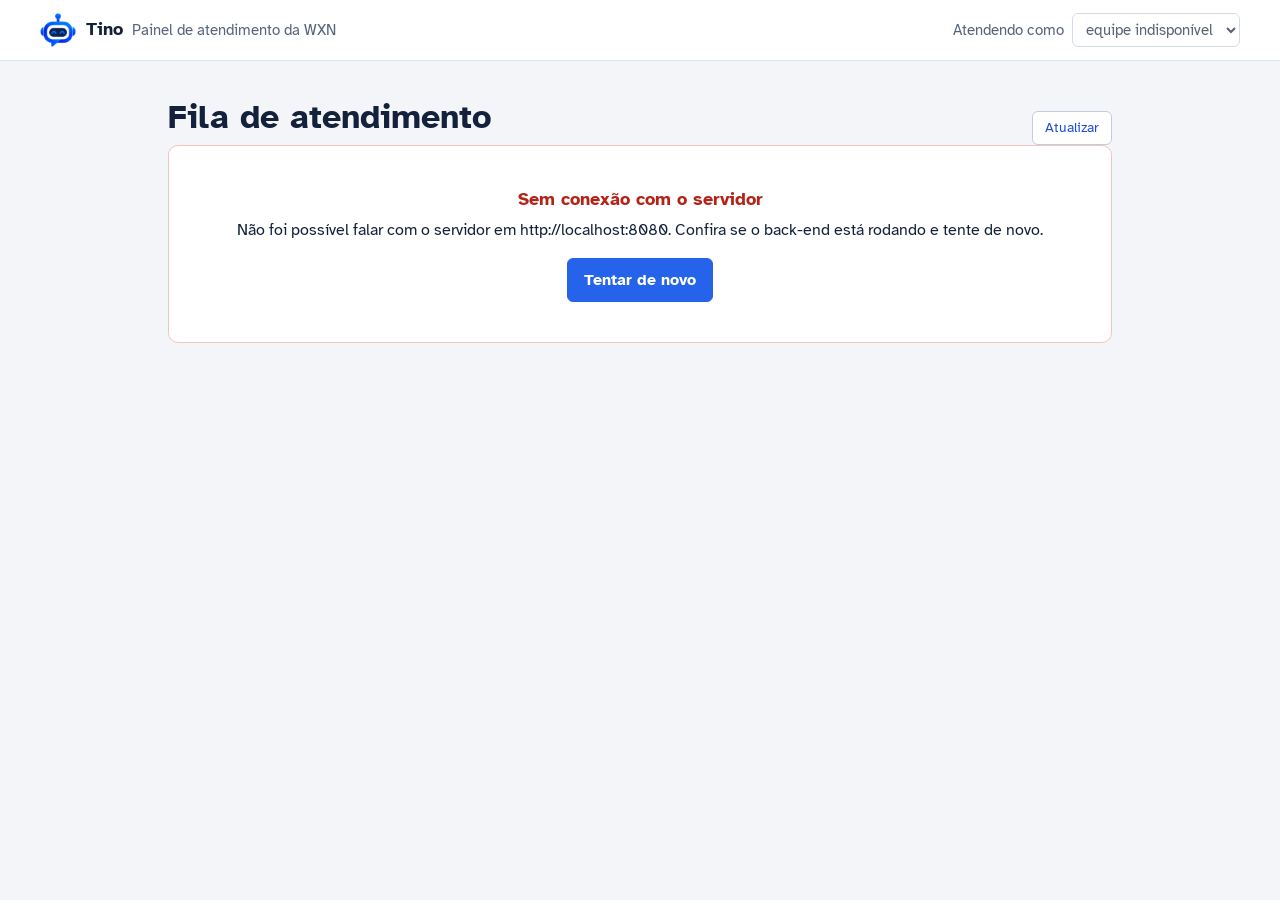
==== painel/index.html @ 193adbf1 "feat: painel web com a Tela 6, fila de atendimento Consome a API real: fila, indicadores do dia e as" ====
<!doctype html>
<html lang="pt-BR">
<head>
  <meta charset="utf-8">
  <meta name="viewport" content="width=device-width, initial-scale=1">
  <title>Fila de atendimento | Tino</title>
  <link rel="icon" href="img/tino.png">
  <link rel="preconnect" href="https://fonts.googleapis.com">
  <link rel="preconnect" href="https://fonts.gstatic.com" crossorigin>
  <link rel="stylesheet" href="https://fonts.googleapis.com/css2?family=Atkinson+Hyperlegible:wght@400;700&display=swap">
  <link rel="stylesheet" href="css/painel.css">
</head>
<body>
  <header class="barra">
    <a class="marca" href="index.html">
      <img src="img/tino.png" alt="" width="36" height="36">
      <span class="marca-nome">Tino</span>
      <span class="marca-sub">Painel de atendimento da WXN</span>
    </a>
    <label class="quem">Atendendo como
      <select id="atendente"><option>carregando…</option></select>
    </label>
  </header>

  <main class="pagina">
    <div class="titulo-linha">
      <h1>Fila de atendimento</h1>
      <p class="atualizacao">
        <span id="atualizado"></span>
        <button id="atualizar" class="botao-secundario" type="button">Atualizar</button>
      </p>
    </div>

    <section id="resumo" class="resumo" aria-label="Indicadores de hoje"></section>
    <div id="aviso" role="status" aria-live="polite"></div>
    <section id="fila" aria-busy="true">
      <p class="carregando">Carregando a fila…</p>
    </section>
  </main>

  <script type="module" src="js/fila.js"></script>
</body>
</html>
---- painel/css/painel.css ----
/* Painel de atendimento do Tino.
   Uma tela lida o dia inteiro: neutros azulados e calmos, o azul do Tino para
   marca e acoes, ambar so para espera longa. O tempo de espera e o elemento
   forte da fila; o resto fica discreto. */

:root {
  --fundo: #f3f5f9;
  --superficie: #ffffff;
  --tinta: #14213b;
  --tinta-2: #56637b;
  --tinta-3: #7d889c;
  --linha: #dde3ec;
  --linha-forte: #c3ccd9;
  --tino: #2563eb;
  --tino-escuro: #1d4ed8;
  --tino-claro: #e8efff;
  --longa: #a8520a;
  --longa-claro: #fdf2e6;
  --atendendo: #0f6e66;
  --atendendo-claro: #e3f4f2;
  --erro: #b42318;
  --erro-claro: #fdecea;

  --fonte: "Atkinson Hyperlegible", system-ui, -apple-system, "Segoe UI", Roboto, sans-serif;
  --raio: 10px;
  --raio-p: 6px;
  color-scheme: light;
}

* { box-sizing: border-box; }

html { -webkit-text-size-adjust: 100%; }

body {
  margin: 0;
  background: var(--fundo);
  color: var(--tinta);
  font-family: var(--fonte);
  font-size: 1rem;
  line-height: 1.5;
}

h1, h2, p { margin: 0; }
h1, h2 { text-wrap: balance; }

a { color: var(--tino-escuro); }

:focus-visible {
  outline: 3px solid var(--tino);
  outline-offset: 2px;
  border-radius: 4px;
}

/* ---------- barra superior ---------- */

.barra {
  display: flex;
  align-items: center;
  justify-content: space-between;
  gap: 1rem;
  flex-wrap: wrap;
  padding: 0.75rem clamp(1rem, 4vw, 2.5rem);
  background: var(--superficie);
  border-bottom: 1px solid var(--linha);
}

.marca {
  display: flex;
  align-items: center;
  gap: 0.6rem;
  color: var(--tinta);
  text-decoration: none;
}

.marca img { width: 36px; height: 36px; }
.marca-nome { font-weight: 700; font-size: 1.15rem; }
.marca-sub { color: var(--tinta-2); font-size: 0.95rem; }

.quem {
  display: flex;
  align-items: center;
  gap: 0.5rem;
  color: var(--tinta-2);
  font-size: 0.95rem;
}

.quem select {
  font: inherit;
  color: var(--tinta);
  padding: 0.35rem 0.6rem;
  border: 1px solid var(--linha-forte);
  border-radius: var(--raio-p);
  background: var(--superficie);
}

/* ---------- pagina ---------- */

.pagina {
  max-width: 64rem;
  margin: 0 auto;
  padding: clamp(1.25rem, 4vw, 2.25rem) clamp(1rem, 4vw, 2.5rem) 4rem;
}

.titulo-linha {
  display: flex;
  align-items: baseline;
  justify-content: space-between;
  gap: 1rem;
  flex-wrap: wrap;
}

h1 { font-size: clamp(1.6rem, 3.4vw, 2.1rem); line-height: 1.2; }

.atualizacao {
  display: flex;
  align-items: center;
  gap: 0.75rem;
  color: var(--tinta-3);
  font-size: 0.9rem;
}

/* ---------- botoes ---------- */

.botao, .botao-secundario {
  font: inherit;
  font-weight: 700;
  border-radius: var(--raio-p);
  padding: 0.55rem 1rem;
  cursor: pointer;
  white-space: nowrap;
  transition: background-color 120ms ease, border-color 120ms ease;
}

.botao {
  color: #fff;
  background: var(--tino);
  border: 1px solid var(--tino);
}

.botao:hover { background: var(--tino-escuro); border-color: var(--tino-escuro); }

.botao-secundario {
  color: var(--tino-escuro);
  background: var(--superficie);
  border: 1px solid var(--linha-forte);
  font-weight: 400;
  padding: 0.35rem 0.75rem;
}

.botao-secundario:hover { border-color: var(--tino); }

.botao:disabled, .botao-secundario:disabled {
  cursor: not-allowed;
  opacity: 0.55;
}

.link-acao {
  font-weight: 700;
  white-space: nowrap;
}

/* ---------- indicadores ---------- */

.resumo {
  display: flex;
  flex-wrap: wrap;
  gap: 0.5rem 2.5rem;
  margin: 1.25rem 0 1.75rem;
  padding: 0.9rem 0;
  border-top: 1px solid var(--linha);
  border-bottom: 1px solid var(--linha);
}

.resumo:empty { display: none; }

.indicador { display: flex; flex-direction: column; }
.indicador-valor { font-size: 1.5rem; font-weight: 700; font-variant-numeric: tabular-nums; line-height: 1.2; }
.indicador-nome { color: var(--tinta-2); font-size: 0.9rem; }
.indicador-detalhe { color: var(--tinta-3); font-size: 0.85rem; }

/* ---------- avisos ---------- */

.aviso {
  display: flex;
  align-items: center;
  justify-content: space-between;
  gap: 1rem;
  flex-wrap: wrap;
  margin-bottom: 1.25rem;
  padding: 0.8rem 1rem;
  border-radius: var(--raio-p);
  border-left: 4px solid var(--tino);
  background: var(--tino-claro);
}

.aviso.erro { border-left-color: var(--erro); background: var(--erro-claro); }
.aviso.sucesso { border-left-color: var(--atendendo); background: var(--atendendo-claro); }

.aviso-fechar {
  font: inherit;
  background: none;
  border: none;
  color: var(--tinta-2);
  cursor: pointer;
  text-decoration: underline;
}

/* ---------- fila ---------- */

.grupo {
  display: flex;
  align-items: baseline;
  gap: 0.5rem;
  font-size: 1.05rem;
  margin: 1.75rem 0 0.6rem;
}

.grupo:first-child { margin-top: 0; }
.grupo-contagem { color: var(--tinta-3); font-weight: 400; font-variant-numeric: tabular-nums; }

.casos {
  list-style: none;
  margin: 0;
  padding: 0;
  background: var(--superficie);
  border: 1px solid var(--linha);
  border-radius: var(--raio);
}

.caso {
  display: grid;
  grid-template-columns: 4.75rem minmax(0, 1fr) auto;
  gap: 1.25rem;
  align-items: center;
  padding: 1rem 1.25rem;
}

.caso + .caso { border-top: 1px solid var(--linha); }

.espera { display: flex; flex-direction: column; line-height: 1.05; }
.espera-numero { font-size: 2rem; font-weight: 700; font-variant-numeric: tabular-nums; }
.espera-unidade { color: var(--tinta-2); font-size: 0.85rem; }
.espera.longa .espera-numero { color: var(--longa); }
.espera.longa .espera-unidade { color: var(--longa); }

.caso-corpo { min-width: 0; }
.caso-topo { display: flex; align-items: baseline; gap: 0.75rem; flex-wrap: wrap; }
.contato { font-weight: 700; font-variant-numeric: tabular-nums; letter-spacing: 0.02em; }
.motivo { color: var(--tinta-2); font-size: 0.95rem; }

.previa {
  margin-top: 0.2rem;
  color: var(--tinta-2);
  overflow: hidden;
  text-overflow: ellipsis;
  white-space: nowrap;
}

.caso-acao { display: flex; flex-direction: column; align-items: flex-end; gap: 0.2rem; }
.com-quem { color: var(--atendendo); font-size: 0.9rem; font-weight: 700; white-space: nowrap; }

.caso.atendendo .espera-numero { color: var(--tinta-3); }

/* ---------- estados ---------- */

.estado {
  padding: 2.5rem 1.5rem;
  text-align: center;
  background: var(--superficie);
  border: 1px solid var(--linha);
  border-radius: var(--raio);
}

.estado p + p { margin-top: 0.35rem; }
.estado-titulo { font-weight: 700; font-size: 1.1rem; }
.estado .botao { margin-top: 1rem; }
.estado.erro { border-color: #f1c5c0; }
.estado.erro .estado-titulo { color: var(--erro); }

.carregando { color: var(--tinta-2); }

.grupo-vazio {
  padding: 1rem 1.25rem;
  color: var(--tinta-2);
  background: var(--superficie);
  border: 1px dashed var(--linha-forte);
  border-radius: var(--raio);
}

/* ---------- conversa (Tela 7) ---------- */

.voltar { display: inline-block; margin-bottom: 1rem; }

.conversa-topo { margin-bottom: 1.25rem; }
.conversa-status { margin-top: 0.4rem; color: var(--tinta-2); }

.selo {
  display: inline-block;
  padding: 0.1rem 0.6rem;
  border-radius: 999px;
  font-size: 0.9rem;
  font-weight: 700;
}

.selo.aguardando { background: var(--tino-claro); color: var(--tino-escuro); }
.selo.atendendo { background: var(--atendendo-claro); color: var(--atendendo); }
.selo.encerrado { background: #edf0f4; color: var(--tinta-2); }

.conversa-grade {
  display: grid;
  grid-template-columns: minmax(0, 1fr) 17rem;
  gap: 1.25rem;
  align-items: start;
}

.historico {
  background: var(--superficie);
  border: 1px solid var(--linha);
  border-radius: var(--raio);
  display: flex;
  flex-direction: column;
  min-width: 0;
}

.mensagens {
  list-style: none;
  margin: 0;
  padding: 1.25rem;
  display: flex;
  flex-direction: column;
  gap: 0.85rem;
}

.mensagem { max-width: 78%; display: flex; flex-direction: column; gap: 0.2rem; }
.mensagem-autor { font-size: 0.85rem; color: var(--tinta-3); }
.mensagem-autor strong { color: var(--tinta-2); }

.mensagem-texto {
  padding: 0.6rem 0.85rem;
  border-radius: var(--raio);
  background: var(--fundo);
  overflow-wrap: anywhere;
}

.mensagem.de-cliente { align-self: flex-start; }
.mensagem.de-bot, .mensagem.de-atendente { align-self: flex-end; text-align: left; }
.mensagem.de-bot .mensagem-texto { background: var(--tino-claro); }
.mensagem.de-atendente .mensagem-texto { background: var(--atendendo-claro); }
.mensagem.de-bot .mensagem-autor, .mensagem.de-atendente .mensagem-autor { align-self: flex-end; }

.marco {
  align-self: stretch;
  margin: 0.35rem 0;
  padding: 0.6rem 1rem;
  border-top: 1px dashed var(--tino);
  border-bottom: 1px dashed var(--tino);
  color: var(--tino-escuro);
  font-size: 0.9rem;
  text-align: center;
}

.resposta {
  border-top: 1px solid var(--linha);
  padding: 1rem 1.25rem;
  display: grid;
  gap: 0.5rem;
}

.resposta textarea {
  font: inherit;
  width: 100%;
  min-height: 4.5rem;
  resize: vertical;
  padding: 0.6rem 0.75rem;
  border: 1px solid var(--linha-forte);
  border-radius: var(--raio-p);
  background: var(--fundo);
  color: var(--tinta-3);
}

.resposta-linha { display: flex; justify-content: space-between; align-items: center; gap: 1rem; flex-wrap: wrap; }
.resposta-nota { color: var(--tinta-3); font-size: 0.9rem; }

.ficha {
  background: var(--superficie);
  border: 1px solid var(--linha);
  border-radius: var(--raio);
  padding: 1.1rem 1.25rem;
}

.ficha h2 { font-size: 1rem; margin-bottom: 0.75rem; }
.ficha dl { margin: 0; }
.ficha dt { color: var(--tinta-3); font-size: 0.85rem; margin-top: 0.85rem; }
.ficha dt:first-child { margin-top: 0; }
.ficha dd { margin: 0.1rem 0 0; overflow-wrap: anywhere; }

.na-fila {
  display: flex;
  align-items: center;
  justify-content: space-between;
  gap: 1rem;
  flex-wrap: wrap;
  margin-bottom: 1.25rem;
  padding: 0.9rem 1rem;
  border-radius: var(--raio-p);
  background: var(--tino-claro);
  border-left: 4px solid var(--tino);
}

/* ---------- telas estreitas ---------- */

@media (max-width: 720px) {
  .caso { grid-template-columns: 4.5rem minmax(0, 1fr); }
  .caso-acao { grid-column: 1 / -1; flex-direction: row; justify-content: space-between; align-items: center; }
  .espera-numero { font-size: 1.6rem; }
  .conversa-grade { grid-template-columns: 1fr; }
  .mensagem { max-width: 92%; }
  .marca-sub { display: none; }
}

@media (prefers-reduced-motion: reduce) {
  * { transition: none !important; }
}
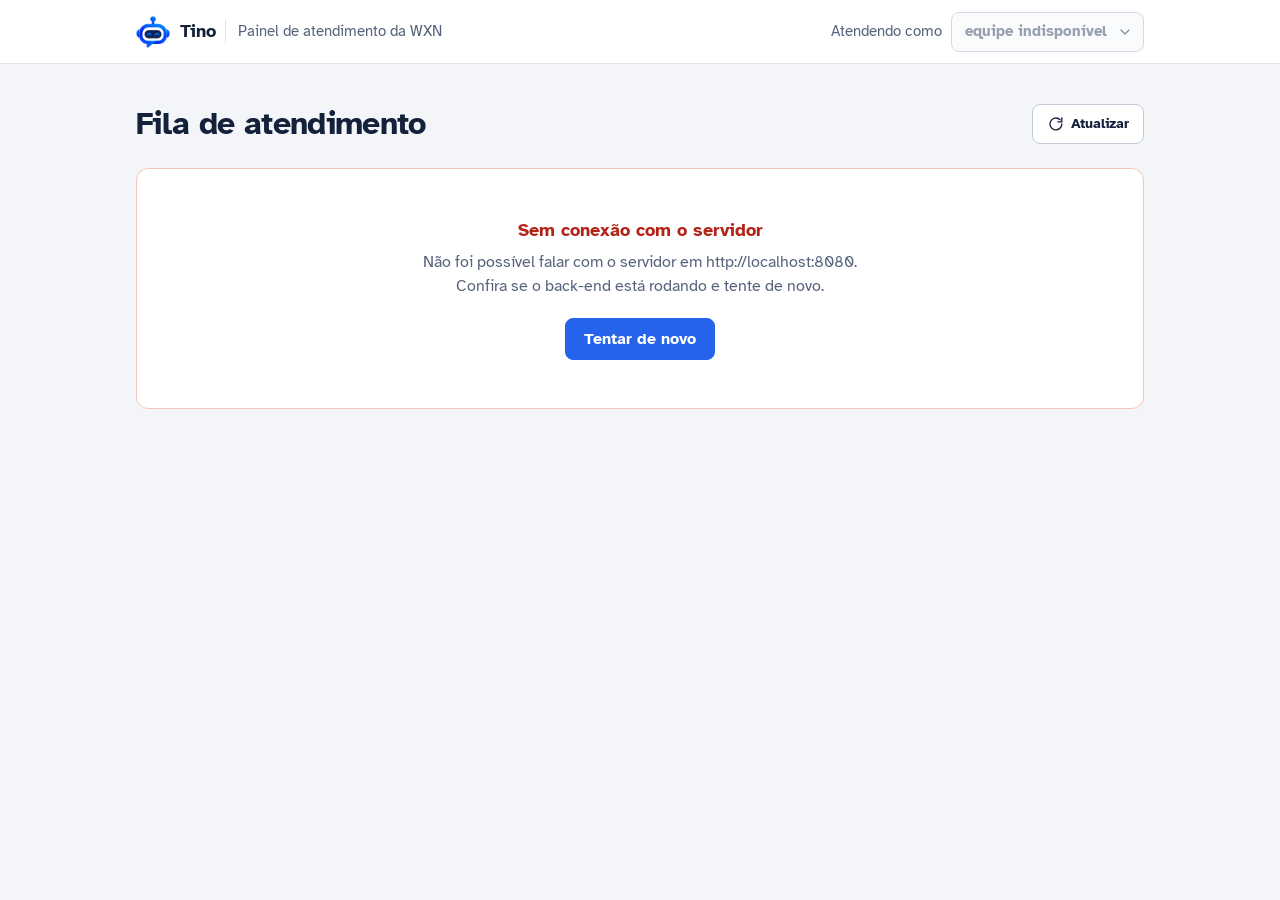
==== commit a9f1270d: "style: polimento visual das Telas 6 e 7 do painel" ====
--- a/painel/index.html
+++ b/painel/index.html
@@ -27,7 +27,10 @@
       <h1>Fila de atendimento</h1>
       <p class="atualizacao">
         <span id="atualizado"></span>
-        <button id="atualizar" class="botao-secundario" type="button">Atualizar</button>
+        <button id="atualizar" class="botao-secundario" type="button">
+          <svg class="icone" viewBox="0 0 24 24" aria-hidden="true"><path d="M21 12a9 9 0 1 1-2.64-6.36"/><path d="M21 3v6h-6"/></svg>
+          Atualizar
+        </button>
       </p>
     </div>
 
--- a/painel/css/painel.css
+++ b/painel/css/painel.css
@@ -5,26 +5,40 @@
 
 :root {
   --fundo: #f3f5f9;
+  --fundo-2: #f8fafc;
   --superficie: #ffffff;
   --tinta: #14213b;
   --tinta-2: #56637b;
-  --tinta-3: #7d889c;
+  --tinta-3: #6b778c;
   --linha: #dde3ec;
   --linha-forte: #c3ccd9;
   --tino: #2563eb;
   --tino-escuro: #1d4ed8;
   --tino-claro: #e8efff;
+  --tino-borda: #c7d7fb;
   --longa: #a8520a;
   --longa-claro: #fdf2e6;
   --atendendo: #0f6e66;
   --atendendo-claro: #e3f4f2;
+  --atendendo-borda: #b9e0db;
   --erro: #b42318;
   --erro-claro: #fdecea;
+  --erro-borda: #f3c4bf;
+  --desligado: #e6eaf0;
 
   --fonte: "Atkinson Hyperlegible", system-ui, -apple-system, "Segoe UI", Roboto, sans-serif;
-  --raio: 10px;
-  --raio-p: 6px;
+  --raio: 12px;
+  --raio-p: 8px;
+  --sombra: 0 1px 2px rgb(20 33 59 / 0.04), 0 4px 12px -2px rgb(20 33 59 / 0.06);
+
+  /* Largura util do conteudo e margem lateral: a barra do topo usa as mesmas
+     medidas, para a marca alinhar com o titulo da pagina. */
+  --largura: 68rem;
+  --margem: clamp(1rem, 4vw, 2.5rem);
+
   color-scheme: light;
+  accent-color: var(--tino);
+  scrollbar-color: var(--linha-forte) transparent;
 }
 
 * { box-sizing: border-box; }
@@ -38,12 +52,20 @@
   font-family: var(--fonte);
   font-size: 1rem;
   line-height: 1.5;
-}
+  caret-color: var(--tino);
+}
+
+::selection { background: #cfdcfb; color: var(--tinta); }
 
 h1, h2, p { margin: 0; }
 h1, h2 { text-wrap: balance; }
 
-a { color: var(--tino-escuro); }
+a {
+  color: var(--tino-escuro);
+  text-underline-offset: 0.2em;
+  text-decoration-thickness: 1px;
+}
+a:hover { text-decoration-thickness: 2px; }
 
 :focus-visible {
   outline: 3px solid var(--tino);
@@ -51,6 +73,17 @@
   border-radius: 4px;
 }
 
+.icone {
+  width: 1.1em;
+  height: 1.1em;
+  flex: none;
+  stroke: currentColor;
+  stroke-width: 2;
+  fill: none;
+  stroke-linecap: round;
+  stroke-linejoin: round;
+}
+
 /* ---------- barra superior ---------- */
 
 .barra {
@@ -59,7 +92,8 @@
   justify-content: space-between;
   gap: 1rem;
   flex-wrap: wrap;
-  padding: 0.75rem clamp(1rem, 4vw, 2.5rem);
+  min-height: 4rem;
+  padding: 0.6rem max(var(--margem), calc((100% - var(--largura)) / 2 + var(--margem)));
   background: var(--superficie);
   border-bottom: 1px solid var(--linha);
 }
@@ -72,44 +106,66 @@
   text-decoration: none;
 }
 
-.marca img { width: 36px; height: 36px; }
-.marca-nome { font-weight: 700; font-size: 1.15rem; }
-.marca-sub { color: var(--tinta-2); font-size: 0.95rem; }
-
-.quem {
-  display: flex;
-  align-items: center;
-  gap: 0.5rem;
+.marca img { width: 34px; height: 34px; }
+.marca-nome { font-weight: 700; font-size: 1.15rem; letter-spacing: -0.01em; }
+
+.marca-sub {
   color: var(--tinta-2);
   font-size: 0.95rem;
+  padding-left: 0.75rem;
+  border-left: 1px solid var(--linha);
+}
+
+.quem {
+  display: flex;
+  align-items: center;
+  gap: 0.6rem;
+  color: var(--tinta-2);
+  font-size: 0.95rem;
 }
 
 .quem select {
+  appearance: none;
   font: inherit;
+  font-weight: 700;
   color: var(--tinta);
-  padding: 0.35rem 0.6rem;
+  min-height: 2.5rem;
+  padding: 0.4rem 2.25rem 0.4rem 0.8rem;
   border: 1px solid var(--linha-forte);
   border-radius: var(--raio-p);
-  background: var(--superficie);
-}
+  background:
+    url("data:image/svg+xml,%3Csvg xmlns='http://www.w3.org/2000/svg' viewBox='0 0 24 24' fill='none' stroke='%2356637b' stroke-width='2' stroke-linecap='round' stroke-linejoin='round'%3E%3Cpath d='m6 9 6 6 6-6'/%3E%3C/svg%3E")
+    no-repeat right 0.65rem center / 1rem,
+    var(--superficie);
+  cursor: pointer;
+  transition: border-color 120ms ease;
+}
+
+.quem select:hover { border-color: var(--tino); }
+.quem select:disabled { cursor: not-allowed; color: var(--tinta-3); background-color: var(--fundo-2); }
 
 /* ---------- pagina ---------- */
 
 .pagina {
-  max-width: 64rem;
+  max-width: var(--largura);
   margin: 0 auto;
-  padding: clamp(1.25rem, 4vw, 2.25rem) clamp(1rem, 4vw, 2.5rem) 4rem;
+  padding: clamp(1.5rem, 4vw, 2.5rem) var(--margem) 4rem;
 }
 
 .titulo-linha {
   display: flex;
-  align-items: baseline;
+  align-items: center;
   justify-content: space-between;
-  gap: 1rem;
+  gap: 0.75rem 1rem;
   flex-wrap: wrap;
-}
-
-h1 { font-size: clamp(1.6rem, 3.4vw, 2.1rem); line-height: 1.2; }
+  margin-bottom: 1.5rem;
+}
+
+h1 {
+  font-size: clamp(1.6rem, 3.4vw, 2rem);
+  line-height: 1.2;
+  letter-spacing: -0.02em;
+}
 
 .atualizacao {
   display: flex;
@@ -117,18 +173,25 @@
   gap: 0.75rem;
   color: var(--tinta-3);
   font-size: 0.9rem;
+  font-variant-numeric: tabular-nums;
 }
 
 /* ---------- botoes ---------- */
 
 .botao, .botao-secundario {
+  display: inline-flex;
+  align-items: center;
+  justify-content: center;
+  gap: 0.45rem;
   font: inherit;
   font-weight: 700;
-  border-radius: var(--raio-p);
-  padding: 0.55rem 1rem;
+  min-height: 2.5rem;
+  border-radius: var(--raio-p);
+  padding: 0.5rem 1.1rem;
   cursor: pointer;
   white-space: nowrap;
-  transition: background-color 120ms ease, border-color 120ms ease;
+  text-decoration: none;
+  transition: background-color 120ms ease, border-color 120ms ease, color 120ms ease, transform 80ms ease;
 }
 
 .botao {
@@ -140,42 +203,69 @@
 .botao:hover { background: var(--tino-escuro); border-color: var(--tino-escuro); }
 
 .botao-secundario {
-  color: var(--tino-escuro);
+  color: var(--tinta);
   background: var(--superficie);
   border: 1px solid var(--linha-forte);
-  font-weight: 400;
-  padding: 0.35rem 0.75rem;
-}
-
-.botao-secundario:hover { border-color: var(--tino); }
+  padding: 0.5rem 0.9rem;
+}
+
+.botao-secundario:hover { border-color: var(--tino); color: var(--tino-escuro); }
+
+.botao:active:not(:disabled), .botao-secundario:active:not(:disabled) { transform: translateY(1px); }
 
 .botao:disabled, .botao-secundario:disabled {
   cursor: not-allowed;
-  opacity: 0.55;
-}
-
-.link-acao {
-  font-weight: 700;
+  color: var(--tinta-3);
+  background: var(--desligado);
+  border-color: var(--desligado);
+}
+
+/* Acao secundaria ao lado de um botao: texto, sem moldura ate o hover. */
+.acao-texto {
+  display: inline-flex;
+  align-items: center;
+  min-height: 2.5rem;
+  padding: 0 0.75rem;
+  border-radius: var(--raio-p);
+  color: var(--tino-escuro);
+  font-weight: 700;
+  text-decoration: none;
   white-space: nowrap;
-}
+  transition: background-color 120ms ease;
+}
+
+.acao-texto:hover { background: var(--tino-claro); }
 
 /* ---------- indicadores ---------- */
 
 .resumo {
-  display: flex;
-  flex-wrap: wrap;
-  gap: 0.5rem 2.5rem;
-  margin: 1.25rem 0 1.75rem;
-  padding: 0.9rem 0;
-  border-top: 1px solid var(--linha);
-  border-bottom: 1px solid var(--linha);
+  display: grid;
+  grid-template-columns: repeat(4, minmax(0, 1fr));
+  margin: 0 0 2rem;
+  background: var(--superficie);
+  border: 1px solid var(--linha);
+  border-radius: var(--raio);
 }
 
 .resumo:empty { display: none; }
 
-.indicador { display: flex; flex-direction: column; }
-.indicador-valor { font-size: 1.5rem; font-weight: 700; font-variant-numeric: tabular-nums; line-height: 1.2; }
-.indicador-nome { color: var(--tinta-2); font-size: 0.9rem; }
+.indicador {
+  display: flex;
+  flex-direction: column;
+  gap: 0.15rem;
+  padding: 1rem 1.25rem;
+}
+
+.indicador + .indicador { border-left: 1px solid var(--linha); }
+
+.indicador-nome { color: var(--tinta-2); font-size: 0.9rem; order: -1; }
+.indicador-valor {
+  font-size: 1.6rem;
+  font-weight: 700;
+  font-variant-numeric: tabular-nums;
+  line-height: 1.2;
+  letter-spacing: -0.01em;
+}
 .indicador-detalhe { color: var(--tinta-3); font-size: 0.85rem; }
 
 /* ---------- avisos ---------- */
@@ -184,39 +274,63 @@
   display: flex;
   align-items: center;
   justify-content: space-between;
-  gap: 1rem;
+  gap: 0.5rem 1rem;
   flex-wrap: wrap;
   margin-bottom: 1.25rem;
-  padding: 0.8rem 1rem;
-  border-radius: var(--raio-p);
-  border-left: 4px solid var(--tino);
+  padding: 0.75rem 0.75rem 0.75rem 1rem;
+  border-radius: var(--raio-p);
+  border: 1px solid var(--tino-borda);
   background: var(--tino-claro);
-}
-
-.aviso.erro { border-left-color: var(--erro); background: var(--erro-claro); }
-.aviso.sucesso { border-left-color: var(--atendendo); background: var(--atendendo-claro); }
+  animation: entrar 220ms cubic-bezier(0.16, 1, 0.3, 1);
+}
+
+.aviso.erro { border-color: var(--erro-borda); background: var(--erro-claro); color: #7a1a12; }
+.aviso.sucesso { border-color: var(--atendendo-borda); background: var(--atendendo-claro); color: #0b4f49; }
+.aviso a { color: inherit; font-weight: 700; }
 
 .aviso-fechar {
   font: inherit;
+  font-size: 0.9rem;
+  min-height: 2rem;
+  padding: 0 0.6rem;
+  border-radius: var(--raio-p);
   background: none;
   border: none;
-  color: var(--tinta-2);
+  color: inherit;
   cursor: pointer;
-  text-decoration: underline;
+  opacity: 0.8;
+}
+
+.aviso-fechar:hover { opacity: 1; background: rgb(255 255 255 / 0.6); }
+
+@keyframes entrar {
+  from { opacity: 0; transform: translateY(-4px); }
 }
 
 /* ---------- fila ---------- */
 
 .grupo {
   display: flex;
-  align-items: baseline;
+  align-items: center;
   gap: 0.5rem;
   font-size: 1.05rem;
-  margin: 1.75rem 0 0.6rem;
+  margin: 2rem 0 0.75rem;
 }
 
 .grupo:first-child { margin-top: 0; }
-.grupo-contagem { color: var(--tinta-3); font-weight: 400; font-variant-numeric: tabular-nums; }
+
+.grupo-contagem {
+  min-width: 1.6rem;
+  padding: 0 0.45rem;
+  border-radius: 999px;
+  background: var(--desligado);
+  color: var(--tinta-2);
+  font-size: 0.85rem;
+  font-weight: 700;
+  line-height: 1.6rem;
+  text-align: center;
+  font-variant-numeric: tabular-nums;
+}
 
 .casos {
   list-style: none;
@@ -225,46 +339,70 @@
   background: var(--superficie);
   border: 1px solid var(--linha);
   border-radius: var(--raio);
+  overflow: hidden;
 }
 
 .caso {
   display: grid;
-  grid-template-columns: 4.75rem minmax(0, 1fr) auto;
+  grid-template-columns: 4.5rem minmax(0, 1fr) auto;
   gap: 1.25rem;
   align-items: center;
   padding: 1rem 1.25rem;
+  transition: background-color 120ms ease;
 }
 
 .caso + .caso { border-top: 1px solid var(--linha); }
+.caso:hover { background: var(--fundo-2); }
 
 .espera { display: flex; flex-direction: column; line-height: 1.05; }
-.espera-numero { font-size: 2rem; font-weight: 700; font-variant-numeric: tabular-nums; }
-.espera-unidade { color: var(--tinta-2); font-size: 0.85rem; }
-.espera.longa .espera-numero { color: var(--longa); }
-.espera.longa .espera-unidade { color: var(--longa); }
+.espera-numero { font-size: 1.9rem; font-weight: 700; font-variant-numeric: tabular-nums; letter-spacing: -0.02em; }
+.espera-unidade { color: var(--tinta-2); font-size: 0.85rem; margin-top: 0.15rem; }
+.espera.longa .espera-numero, .espera.longa .espera-unidade { color: var(--longa); }
 
 .caso-corpo { min-width: 0; }
-.caso-topo { display: flex; align-items: baseline; gap: 0.75rem; flex-wrap: wrap; }
+.caso-topo { display: flex; align-items: baseline; gap: 0.25rem 0.75rem; flex-wrap: wrap; }
 .contato { font-weight: 700; font-variant-numeric: tabular-nums; letter-spacing: 0.02em; }
 .motivo { color: var(--tinta-2); font-size: 0.95rem; }
 
 .previa {
-  margin-top: 0.2rem;
+  margin-top: 0.25rem;
   color: var(--tinta-2);
   overflow: hidden;
   text-overflow: ellipsis;
   white-space: nowrap;
 }
 
-.caso-acao { display: flex; flex-direction: column; align-items: flex-end; gap: 0.2rem; }
-.com-quem { color: var(--atendendo); font-size: 0.9rem; font-weight: 700; white-space: nowrap; }
+.caso-acao { display: flex; align-items: center; justify-content: flex-end; gap: 0.5rem; }
+
+.com-quem {
+  display: inline-flex;
+  align-items: center;
+  gap: 0.5rem;
+  color: var(--atendendo);
+  font-size: 0.95rem;
+  font-weight: 700;
+  white-space: nowrap;
+}
+
+.iniciais {
+  display: inline-grid;
+  place-items: center;
+  width: 2rem;
+  height: 2rem;
+  border-radius: 50%;
+  background: var(--atendendo-claro);
+  color: var(--atendendo);
+  font-size: 0.8rem;
+  font-weight: 700;
+  letter-spacing: 0.02em;
+}
 
 .caso.atendendo .espera-numero { color: var(--tinta-3); }
 
 /* ---------- estados ---------- */
 
 .estado {
-  padding: 2.5rem 1.5rem;
+  padding: 3rem 1.5rem;
   text-align: center;
   background: var(--superficie);
   border: 1px solid var(--linha);
@@ -272,12 +410,14 @@
 }
 
 .estado p + p { margin-top: 0.35rem; }
-.estado-titulo { font-weight: 700; font-size: 1.1rem; }
-.estado .botao { margin-top: 1rem; }
-.estado.erro { border-color: #f1c5c0; }
+.estado p:not(.estado-titulo) { color: var(--tinta-2); max-width: 48ch; margin-inline: auto; }
+.estado-titulo { font-weight: 700; font-size: 1.15rem; }
+.estado .botao, .estado > a { margin-top: 1.25rem; }
+.estado > a { display: inline-block; font-weight: 700; }
+.estado.erro { border-color: var(--erro-borda); }
 .estado.erro .estado-titulo { color: var(--erro); }
 
-.carregando { color: var(--tinta-2); }
+.carregando { color: var(--tinta-2); padding: 1rem 0; }
 
 .grupo-vazio {
   padding: 1rem 1.25rem;
@@ -289,27 +429,50 @@
 
 /* ---------- conversa (Tela 7) ---------- */
 
-.voltar { display: inline-block; margin-bottom: 1rem; }
-
-.conversa-topo { margin-bottom: 1.25rem; }
-.conversa-status { margin-top: 0.4rem; color: var(--tinta-2); }
+.voltar {
+  display: inline-flex;
+  align-items: center;
+  gap: 0.35rem;
+  margin: 0 0 1rem -0.5rem;
+  padding: 0.3rem 0.6rem 0.3rem 0.5rem;
+  border-radius: var(--raio-p);
+  color: var(--tinta-2);
+  font-weight: 700;
+  text-decoration: none;
+  transition: background-color 120ms ease, color 120ms ease;
+}
+
+.voltar:hover { background: var(--desligado); color: var(--tinta); }
+
+.conversa-topo { margin-bottom: 1.5rem; }
+.conversa-status { margin-top: 0.5rem; }
 
 .selo {
-  display: inline-block;
-  padding: 0.1rem 0.6rem;
+  display: inline-flex;
+  align-items: center;
+  gap: 0.4rem;
+  padding: 0.2rem 0.7rem;
   border-radius: 999px;
   font-size: 0.9rem;
   font-weight: 700;
 }
 
+.selo::before {
+  content: "";
+  width: 0.5rem;
+  height: 0.5rem;
+  border-radius: 50%;
+  background: currentColor;
+}
+
 .selo.aguardando { background: var(--tino-claro); color: var(--tino-escuro); }
 .selo.atendendo { background: var(--atendendo-claro); color: var(--atendendo); }
-.selo.encerrado { background: #edf0f4; color: var(--tinta-2); }
+.selo.encerrado { background: var(--desligado); color: var(--tinta-2); }
 
 .conversa-grade {
   display: grid;
-  grid-template-columns: minmax(0, 1fr) 17rem;
-  gap: 1.25rem;
+  grid-template-columns: minmax(0, 1fr) 18rem;
+  gap: 1.5rem;
   align-items: start;
 }
 
@@ -325,45 +488,55 @@
 .mensagens {
   list-style: none;
   margin: 0;
-  padding: 1.25rem;
+  padding: 1.5rem;
   display: flex;
   flex-direction: column;
-  gap: 0.85rem;
-}
-
-.mensagem { max-width: 78%; display: flex; flex-direction: column; gap: 0.2rem; }
-.mensagem-autor { font-size: 0.85rem; color: var(--tinta-3); }
+  gap: 1rem;
+}
+
+.mensagem { max-width: min(78%, 34rem); display: flex; flex-direction: column; gap: 0.25rem; }
+.mensagem-autor { font-size: 0.85rem; color: var(--tinta-3); font-variant-numeric: tabular-nums; }
 .mensagem-autor strong { color: var(--tinta-2); }
 
 .mensagem-texto {
-  padding: 0.6rem 0.85rem;
+  padding: 0.65rem 0.9rem;
   border-radius: var(--raio);
   background: var(--fundo);
   overflow-wrap: anywhere;
 }
 
+/* O canto mais reto aponta para quem falou: cliente a esquerda, empresa a direita. */
 .mensagem.de-cliente { align-self: flex-start; }
+.mensagem.de-cliente .mensagem-texto { border-bottom-left-radius: 4px; }
 .mensagem.de-bot, .mensagem.de-atendente { align-self: flex-end; text-align: left; }
+.mensagem.de-bot .mensagem-texto, .mensagem.de-atendente .mensagem-texto { border-bottom-right-radius: 4px; }
 .mensagem.de-bot .mensagem-texto { background: var(--tino-claro); }
 .mensagem.de-atendente .mensagem-texto { background: var(--atendendo-claro); }
 .mensagem.de-bot .mensagem-autor, .mensagem.de-atendente .mensagem-autor { align-self: flex-end; }
 
+/* Onde o Tino passou o caso adiante: uma faixa centrada que interrompe a
+   conversa, sem parecer fala de ninguem. */
 .marco {
-  align-self: stretch;
-  margin: 0.35rem 0;
-  padding: 0.6rem 1rem;
-  border-top: 1px dashed var(--tino);
-  border-bottom: 1px dashed var(--tino);
+  align-self: center;
+  max-width: 34rem;
+  margin: 0.5rem 0;
+  padding: 0.55rem 1rem;
+  border-radius: var(--raio-p);
+  border: 1px solid var(--tino-borda);
+  background: var(--superficie);
   color: var(--tino-escuro);
-  font-size: 0.9rem;
+  font-size: 0.875rem;
   text-align: center;
+  text-wrap: balance;
 }
 
 .resposta {
   border-top: 1px solid var(--linha);
-  padding: 1rem 1.25rem;
+  padding: 1rem 1.5rem 1.25rem;
   display: grid;
   gap: 0.5rem;
+  background: var(--fundo-2);
+  border-radius: 0 0 var(--raio) var(--raio);
 }
 
 .resposta textarea {
@@ -371,53 +544,82 @@
   width: 100%;
   min-height: 4.5rem;
   resize: vertical;
-  padding: 0.6rem 0.75rem;
+  padding: 0.65rem 0.8rem;
   border: 1px solid var(--linha-forte);
   border-radius: var(--raio-p);
-  background: var(--fundo);
-  color: var(--tinta-3);
-}
-
-.resposta-linha { display: flex; justify-content: space-between; align-items: center; gap: 1rem; flex-wrap: wrap; }
-.resposta-nota { color: var(--tinta-3); font-size: 0.9rem; }
+  background: var(--superficie);
+  color: var(--tinta);
+}
+
+.resposta textarea::placeholder { color: var(--tinta-3); }
+.resposta textarea:disabled { cursor: not-allowed; background: var(--fundo); border-style: dashed; }
+
+.resposta-linha { display: flex; justify-content: space-between; align-items: center; gap: 0.75rem 1rem; flex-wrap: wrap; }
+.resposta-linha .botao { margin-left: auto; }
+.resposta-nota { color: var(--tinta-2); font-size: 0.9rem; }
+label.resposta-nota { font-weight: 700; color: var(--tinta); }
 
 .ficha {
+  position: sticky;
+  top: 1.25rem;
   background: var(--superficie);
   border: 1px solid var(--linha);
   border-radius: var(--raio);
-  padding: 1.1rem 1.25rem;
-}
-
-.ficha h2 { font-size: 1rem; margin-bottom: 0.75rem; }
+  padding: 1.1rem 1.25rem 0.5rem;
+}
+
+.ficha h2 { font-size: 1rem; margin-bottom: 0.25rem; }
 .ficha dl { margin: 0; }
-.ficha dt { color: var(--tinta-3); font-size: 0.85rem; margin-top: 0.85rem; }
-.ficha dt:first-child { margin-top: 0; }
-.ficha dd { margin: 0.1rem 0 0; overflow-wrap: anywhere; }
+.ficha dt { color: var(--tinta-3); font-size: 0.85rem; padding-top: 0.75rem; }
+.ficha dd {
+  margin: 0.1rem 0 0;
+  padding-bottom: 0.75rem;
+  overflow-wrap: anywhere;
+  font-variant-numeric: tabular-nums;
+}
+.ficha dd:not(:last-child) { border-bottom: 1px solid var(--linha); }
 
 .na-fila {
   display: flex;
   align-items: center;
   justify-content: space-between;
-  gap: 1rem;
+  gap: 0.75rem 1rem;
   flex-wrap: wrap;
-  margin-bottom: 1.25rem;
-  padding: 0.9rem 1rem;
-  border-radius: var(--raio-p);
+  margin-bottom: 1.5rem;
+  padding: 0.85rem 0.85rem 0.85rem 1.1rem;
+  border-radius: var(--raio);
   background: var(--tino-claro);
-  border-left: 4px solid var(--tino);
+  border: 1px solid var(--tino-borda);
+  color: var(--tino-escuro);
+  font-weight: 700;
 }
 
 /* ---------- telas estreitas ---------- */
 
+@media (max-width: 860px) {
+  .resumo { grid-template-columns: repeat(2, minmax(0, 1fr)); }
+  .indicador:nth-child(3) { border-left: none; }
+  .indicador:nth-child(n + 3) { border-top: 1px solid var(--linha); }
+  .conversa-grade { grid-template-columns: 1fr; }
+  .ficha { position: static; }
+}
+
 @media (max-width: 720px) {
-  .caso { grid-template-columns: 4.5rem minmax(0, 1fr); }
-  .caso-acao { grid-column: 1 / -1; flex-direction: row; justify-content: space-between; align-items: center; }
+  .caso { grid-template-columns: 4rem minmax(0, 1fr); gap: 0.75rem 1rem; }
+  .caso-acao { grid-column: 1 / -1; justify-content: space-between; }
+  .caso-acao .botao { flex: 1; }
   .espera-numero { font-size: 1.6rem; }
-  .conversa-grade { grid-template-columns: 1fr; }
+  .mensagens { padding: 1rem; }
   .mensagem { max-width: 92%; }
+  .resposta { padding: 1rem; }
   .marca-sub { display: none; }
 }
 
+@media (max-width: 420px) {
+  .quem { font-size: 0; gap: 0; }
+  .quem select { font-size: 0.95rem; }
+}
+
 @media (prefers-reduced-motion: reduce) {
-  * { transition: none !important; }
-}
+  *, *::before, *::after { transition: none !important; animation: none !important; }
+}
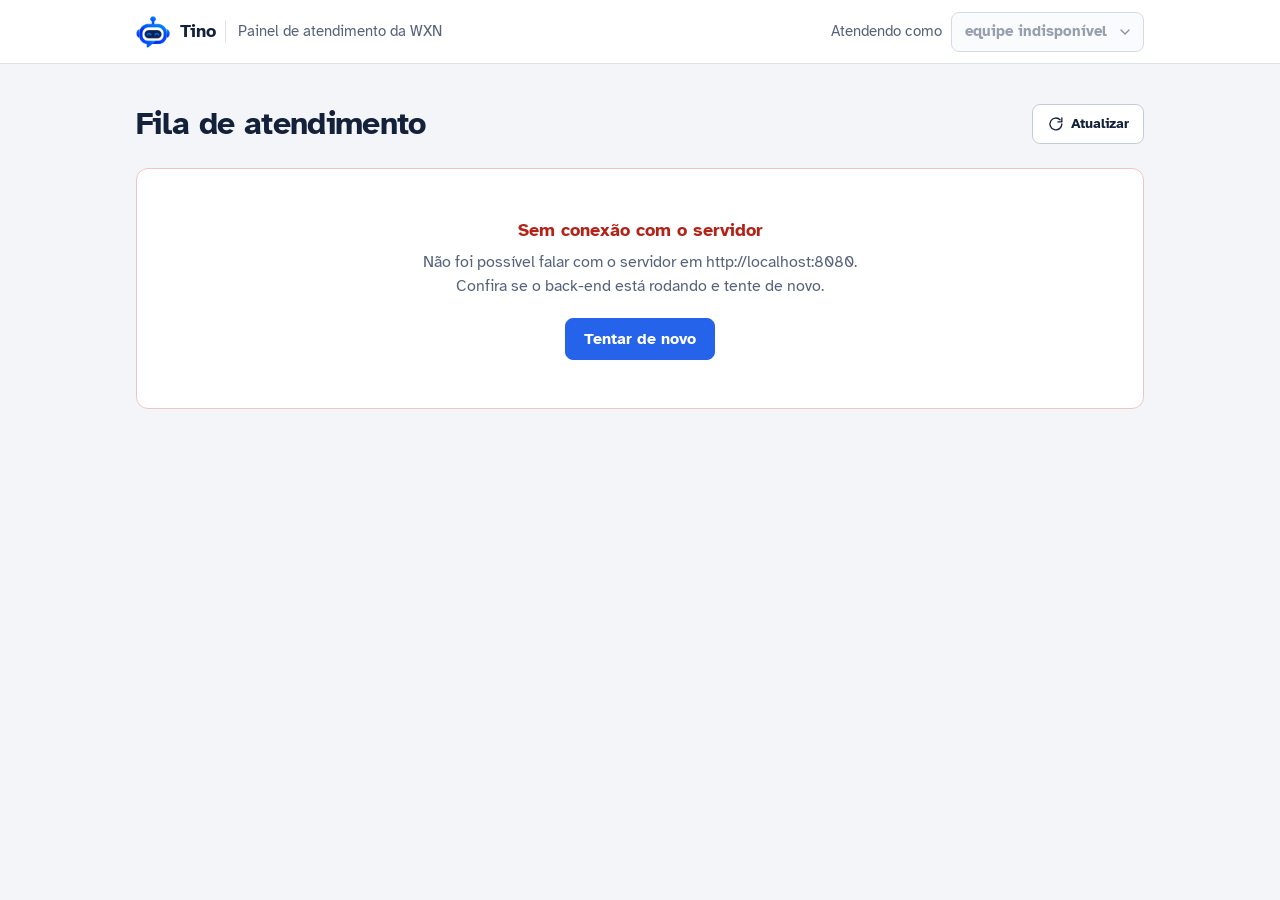
==== commit 66e083e4: "feat: Meus casos na Tela 6, para quem recebe uma transferencia encontrar o caso" ====
--- a/painel/index.html
+++ b/painel/index.html
@@ -8,7 +8,7 @@
   <link rel="preconnect" href="https://fonts.googleapis.com">
   <link rel="preconnect" href="https://fonts.gstatic.com" crossorigin>
   <link rel="stylesheet" href="https://fonts.googleapis.com/css2?family=Atkinson+Hyperlegible:wght@400;700&display=swap">
-  <link rel="stylesheet" href="css/painel.css">
+  <link rel="stylesheet" href="css/painel.css?v=3">
 </head>
 <body>
   <header class="barra">
@@ -28,7 +28,7 @@
       <p class="atualizacao">
         <span id="atualizado"></span>
         <button id="atualizar" class="botao-secundario" type="button">
-          <svg class="icone" viewBox="0 0 24 24" aria-hidden="true"><path d="M21 12a9 9 0 1 1-2.64-6.36"/><path d="M21 3v6h-6"/></svg>
+          <svg class="icone" viewBox="0 0 24 24" width="18" height="18" fill="none" stroke="currentColor" stroke-width="2" stroke-linecap="round" stroke-linejoin="round" aria-hidden="true"><path d="M21 12a9 9 0 1 1-2.64-6.36"/><path d="M21 3v6h-6"/></svg>
           Atualizar
         </button>
       </p>
--- a/painel/css/painel.css
+++ b/painel/css/painel.css
@@ -399,6 +399,10 @@
 
 .caso.atendendo .espera-numero { color: var(--tinta-3); }
 
+/* Meus casos: a mesma linha, marcada pela cor de "em atendimento". */
+.casos.meus { border-color: var(--atendendo-borda); }
+.caso.meu .espera-numero { color: var(--atendendo); }
+
 /* ---------- estados ---------- */
 
 .estado {
